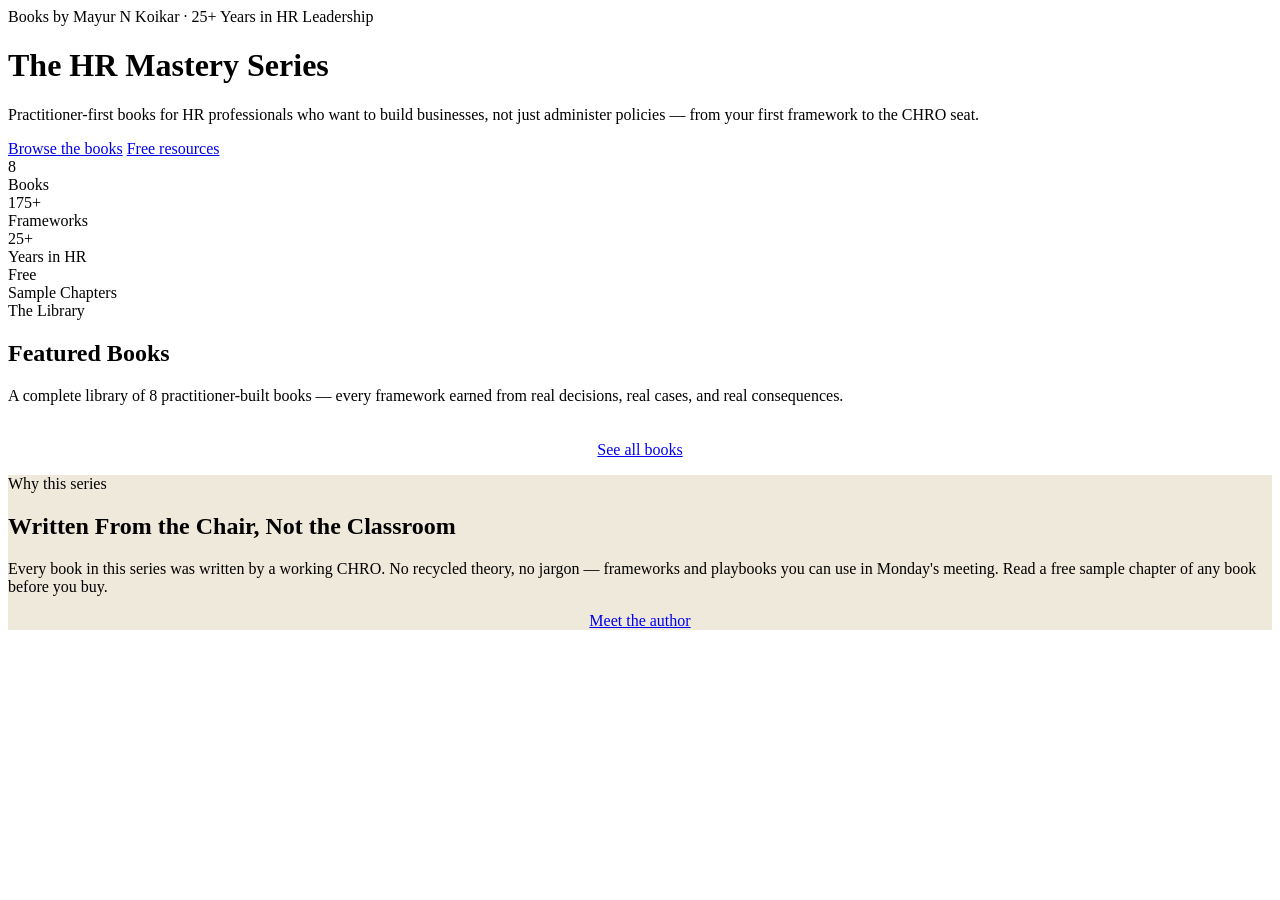
==== index.html @ 2d75ea5a "Add files via upload" ====
<!DOCTYPE html>
<html lang="en">
<head>
<meta charset="UTF-8">
<meta name="viewport" content="width=device-width, initial-scale=1.0">
<title>The HR Mastery Series — Books by Mayur N Koikar</title>
<meta name="description" content="The HR Mastery Series by Mayur N Koikar: practitioner-first books for HR leaders — CHRO strategy, total rewards, employee relations, M&A, and 176+ strategic frameworks.">
<link rel="stylesheet" href="css/style.css">
<link rel="icon" href="covers/people-architect.svg">
</head>
<body>
<header class="site" id="site-header"></header>

<div class="hero">
  <div class="kicker">Books by Mayur N Koikar &middot; 25+ Years in HR Leadership</div>
  <h1>The HR Mastery Series</h1>
  <p class="sub">Practitioner-first books for HR professionals who want to build businesses, not just administer policies — from your first framework to the CHRO seat.</p>
  <a class="btn btn-gold" href="books.html">Browse the books</a>
  <a class="btn btn-outline" href="resources.html">Free resources</a>
  <div class="hero-stats">
    <div class="stat"><div class="n">8</div><div class="l">Books</div></div>
    <div class="stat"><div class="n">175+</div><div class="l">Frameworks</div></div>
    <div class="stat"><div class="n">25+</div><div class="l">Years in HR</div></div>
    <div class="stat"><div class="n">Free</div><div class="l">Sample Chapters</div></div>
  </div>
</div>

<section class="block">
  <div class="container">
    <div class="section-head">
      <div class="kicker">The Library</div>
      <h2>Featured Books</h2>
      <p>A complete library of <span id="book-count">8</span> practitioner-built books — every framework earned from real decisions, real cases, and real consequences.</p>
    </div>
    <div class="book-grid" id="featured-books"></div>
    <p style="text-align:center;margin-top:36px;"><a class="btn btn-navy" href="books.html">See all books</a></p>
  </div>
</section>

<section class="block" style="background:#efe9db;">
  <div class="container">
    <div class="section-head">
      <div class="kicker">Why this series</div>
      <h2>Written From the Chair, Not the Classroom</h2>
      <p>Every book in this series was written by a working CHRO. No recycled theory, no jargon — frameworks and playbooks you can use in Monday's meeting. Read a free sample chapter of any book before you buy.</p>
    </div>
    <p style="text-align:center;"><a class="btn btn-gold" href="about.html">Meet the author</a></p>
  </div>
</section>

<footer class="site" id="site-footer"></footer>
<script src="data/data.js"></script>
<script src="js/site.js"></script>
<script>PAGE.home();</script>
</body>
</html>
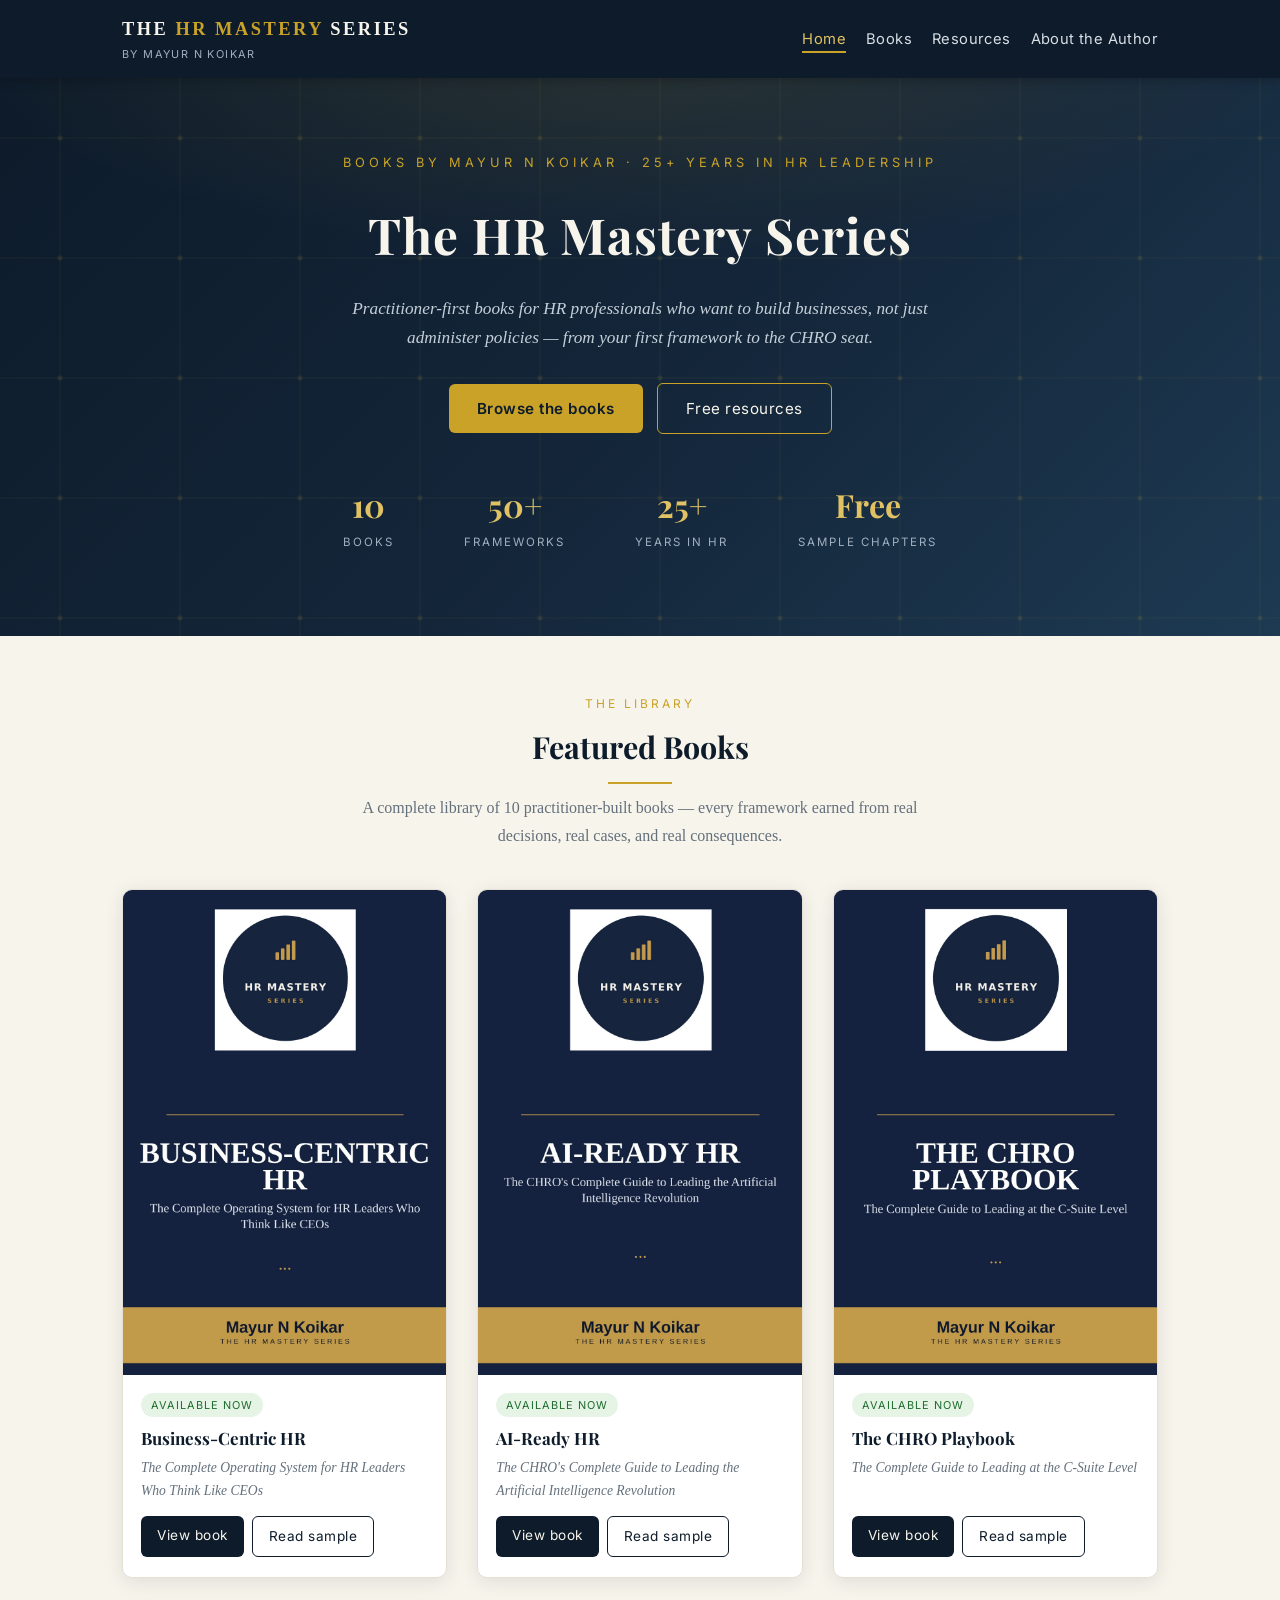
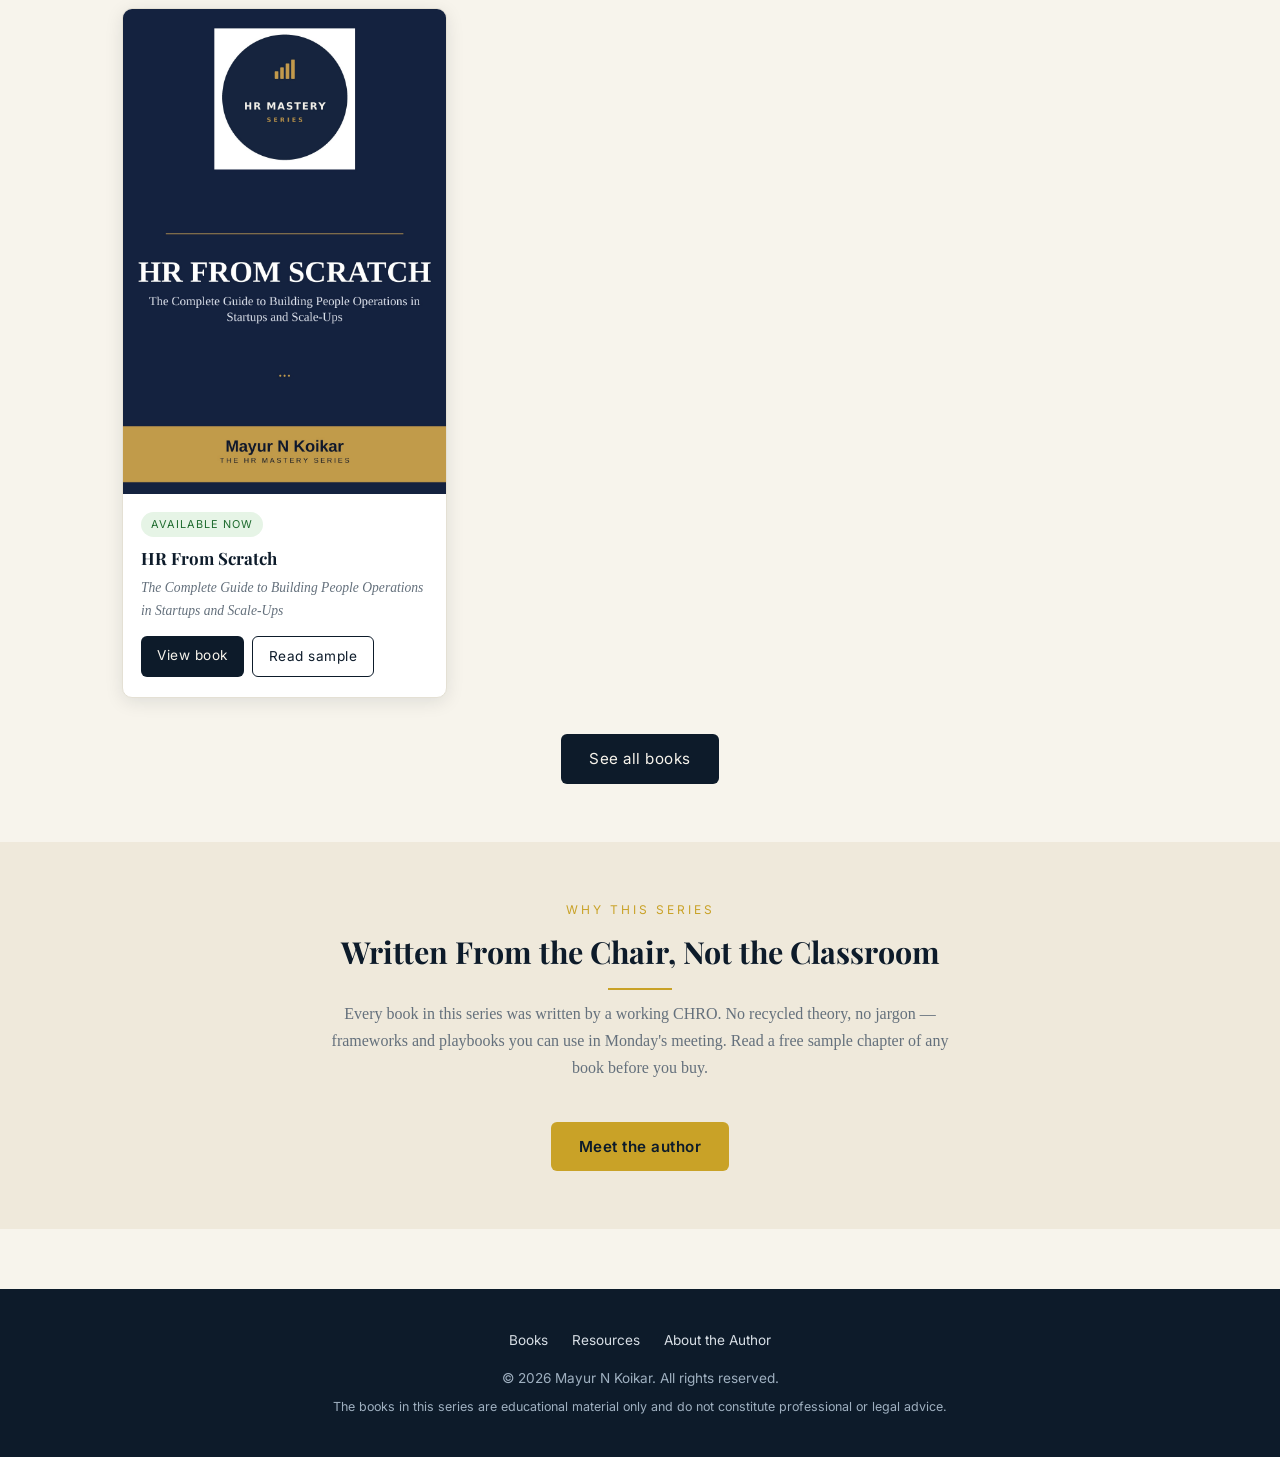
==== commit 8964ada7: "Homepage: fix Books stat to 10 and Frameworks to 50+" ====
--- a/index.html
+++ b/index.html
@@ -18,8 +18,8 @@
   <a class="btn btn-gold" href="books.html">Browse the books</a>
   <a class="btn btn-outline" href="resources.html">Free resources</a>
   <div class="hero-stats">
-    <div class="stat"><div class="n">8</div><div class="l">Books</div></div>
-    <div class="stat"><div class="n">175+</div><div class="l">Frameworks</div></div>
+    <div class="stat"><div class="n">10</div><div class="l">Books</div></div>
+    <div class="stat"><div class="n">50+</div><div class="l">Frameworks</div></div>
     <div class="stat"><div class="n">25+</div><div class="l">Years in HR</div></div>
     <div class="stat"><div class="n">Free</div><div class="l">Sample Chapters</div></div>
   </div>
--- a/css/style.css
+++ b/css/style.css
@@ -0,0 +1,215 @@
+/* ================= HR MASTERY SERIES ================= */
+@import url('https://fonts.googleapis.com/css2?family=Playfair+Display:ital,wght@0,500;0,700;1,500&family=Inter:wght@400;500;600&display=swap');
+:root {
+  --navy: #0d1b2a;
+  --navy-2: #14263a;
+  --gold: #c9a227;
+  --gold-light: #e0c264;
+  --cream: #f7f4ec;
+  --ink: #22303c;
+  --muted: #64707c;
+  --card: #ffffff;
+  --border: #e4e0d4;
+  --radius: 10px;
+  --shadow: 0 4px 18px rgba(13, 27, 42, 0.10);
+}
+* { margin: 0; padding: 0; box-sizing: border-box; }
+html { scroll-behavior: smooth; }
+body {
+  font-family: Georgia, "Times New Roman", serif;
+  background: var(--cream);
+  color: var(--ink);
+  line-height: 1.7;
+}
+.sans { font-family: "Segoe UI", Helvetica, Arial, sans-serif; }
+a { color: var(--navy); }
+img { max-width: 100%; display: block; }
+.container { max-width: 1080px; margin: 0 auto; padding: 0 22px; }
+
+/* ---------- Header ---------- */
+header.site {
+  background: var(--navy);
+  color: var(--cream);
+  position: sticky; top: 0; z-index: 50;
+  box-shadow: 0 2px 10px rgba(0,0,0,.25);
+}
+.nav-wrap { display: flex; align-items: center; justify-content: space-between; padding: 14px 22px; max-width: 1080px; margin: 0 auto; flex-wrap: wrap; gap: 8px; }
+.brand { text-decoration: none; color: var(--cream); }
+.brand .b1 { font-size: 1.15rem; letter-spacing: 2.5px; font-weight: bold; }
+.brand .b1 em { color: var(--gold); font-style: normal; }
+.brand .b2 { font-size: .68rem; letter-spacing: 1.4px; color: #9fb0c0; font-family: "Segoe UI", Arial, sans-serif; text-transform: uppercase; }
+nav.main a {
+  color: #d7dee5; text-decoration: none; margin-left: 20px;
+  font-family: "Segoe UI", Arial, sans-serif; font-size: .92rem; letter-spacing: .4px;
+  padding-bottom: 3px; border-bottom: 2px solid transparent;
+}
+nav.main a:hover, nav.main a.active { color: var(--gold-light); border-bottom-color: var(--gold); }
+
+/* ---------- Hero ---------- */
+.hero {
+  background: linear-gradient(135deg, var(--navy) 0%, var(--navy-2) 60%, #1d3a52 100%);
+  color: var(--cream); text-align: center; padding: 74px 22px 84px;
+}
+.hero .kicker { color: var(--gold); letter-spacing: 4px; font-size: .8rem; font-family: "Segoe UI", Arial, sans-serif; text-transform: uppercase; margin-bottom: 18px; }
+.hero h1 { font-size: clamp(1.9rem, 4.5vw, 3.1rem); letter-spacing: 1px; margin-bottom: 18px; }
+.hero p.sub { max-width: 640px; margin: 0 auto 30px; color: #c4cfd9; font-size: 1.08rem; font-style: italic; }
+.btn {
+  display: inline-block; text-decoration: none; font-family: "Segoe UI", Arial, sans-serif;
+  padding: 12px 28px; border-radius: 6px; font-size: .95rem; letter-spacing: .5px;
+  transition: transform .15s ease, box-shadow .15s ease; cursor: pointer; border: none;
+}
+.btn:hover { transform: translateY(-2px); box-shadow: 0 6px 16px rgba(0,0,0,.25); }
+.btn-gold { background: var(--gold); color: var(--navy); font-weight: 600; }
+.btn-outline { background: transparent; color: var(--cream); border: 1.5px solid var(--gold); margin-left: 10px; }
+.btn-navy { background: var(--navy); color: var(--cream); }
+.btn-sm { padding: 8px 16px; font-size: .85rem; }
+
+/* ---------- Sections ---------- */
+section.block { padding: 58px 0; }
+.section-head { text-align: center; margin-bottom: 40px; }
+.section-head .kicker { color: var(--gold); letter-spacing: 3px; font-size: .75rem; font-family: "Segoe UI", Arial, sans-serif; text-transform: uppercase; }
+.section-head h2 { font-size: 1.9rem; color: var(--navy); margin-top: 6px; }
+.section-head p { color: var(--muted); max-width: 620px; margin: 10px auto 0; }
+
+/* ---------- Book grid ---------- */
+.book-grid { display: grid; grid-template-columns: repeat(auto-fill, minmax(240px, 1fr)); gap: 30px; }
+.book-card {
+  background: var(--card); border: 1px solid var(--border); border-radius: var(--radius);
+  overflow: hidden; box-shadow: var(--shadow); display: flex; flex-direction: column;
+  transition: transform .18s ease, box-shadow .18s ease;
+}
+.book-card:hover { transform: translateY(-5px); box-shadow: 0 10px 28px rgba(13,27,42,.18); }
+.book-card .cover-wrap { background: var(--navy); }
+.book-card img.cover { width: 100%; aspect-ratio: 2/3; object-fit: cover; }
+.book-card .body { padding: 18px 18px 20px; display: flex; flex-direction: column; flex: 1; }
+.book-card h3 { font-size: 1.06rem; color: var(--navy); line-height: 1.35; }
+.book-card p.sub { font-size: .85rem; color: var(--muted); font-style: italic; margin: 6px 0 14px; flex: 1; }
+.badge { display: inline-block; font-family: "Segoe UI", Arial, sans-serif; font-size: .68rem; letter-spacing: 1px; text-transform: uppercase; padding: 3px 10px; border-radius: 20px; margin-bottom: 10px; align-self: flex-start; }
+.badge.avail { background: #e6f4e6; color: #1e6b2e; }
+.badge.soon { background: #f4ecd8; color: #8a6d1a; }
+.card-actions { display: flex; gap: 8px; flex-wrap: wrap; }
+
+/* ---------- Book detail ---------- */
+.detail { display: grid; grid-template-columns: 300px 1fr; gap: 44px; align-items: start; }
+.detail .cover-col img { border-radius: 8px; box-shadow: 0 12px 30px rgba(13,27,42,.3); }
+.detail h1 { color: var(--navy); font-size: 2rem; line-height: 1.25; }
+.detail .subtitle { font-style: italic; color: var(--muted); font-size: 1.1rem; margin: 8px 0 4px; }
+.detail .series { font-family: "Segoe UI", Arial, sans-serif; font-size: .78rem; letter-spacing: 2px; text-transform: uppercase; color: var(--gold); margin-bottom: 18px; }
+.detail p.desc { margin-bottom: 20px; font-size: 1.03rem; }
+.detail ul.highlights { margin: 0 0 26px 20px; }
+.detail ul.highlights li { margin-bottom: 8px; }
+.buy-box { background: var(--card); border: 1px solid var(--border); border-radius: var(--radius); padding: 20px 22px; margin-bottom: 22px; }
+.buy-box h4 { font-family: "Segoe UI", Arial, sans-serif; font-size: .8rem; letter-spacing: 2px; text-transform: uppercase; color: var(--muted); margin-bottom: 12px; }
+.store-links { display: flex; flex-wrap: wrap; gap: 10px; }
+.store-btn {
+  display: inline-flex; align-items: center; gap: 8px; text-decoration: none;
+  font-family: "Segoe UI", Arial, sans-serif; font-size: .92rem; font-weight: 600;
+  padding: 10px 20px; border-radius: 6px; background: var(--navy); color: var(--cream);
+  transition: background .15s ease;
+}
+.store-btn:hover { background: #1d3a52; }
+.store-btn.amazon { background: #232f3e; }
+.store-btn.pothi { background: #7a3b2e; }
+.coming-note { color: #8a6d1a; background: #f4ecd8; border-radius: 6px; padding: 10px 16px; font-size: .92rem; font-family: "Segoe UI", Arial, sans-serif; }
+
+/* ---------- Sample reader ---------- */
+.reader { max-width: 720px; margin: 0 auto; background: var(--card); border: 1px solid var(--border); border-radius: var(--radius); padding: 48px clamp(24px, 6vw, 64px); box-shadow: var(--shadow); }
+.reader h1 { color: var(--navy); font-size: 1.6rem; margin-bottom: 4px; }
+.reader .from { font-style: italic; color: var(--muted); margin-bottom: 30px; padding-bottom: 18px; border-bottom: 1px solid var(--border); }
+.reader p { margin-bottom: 16px; font-size: 1.02rem; }
+.reader p.h { font-weight: bold; color: var(--navy); margin-top: 26px; font-size: 1.08rem; }
+.reader-end { text-align: center; margin-top: 38px; padding-top: 26px; border-top: 1px solid var(--border); }
+.reader-end p { font-style: italic; color: var(--muted); margin-bottom: 16px; }
+
+/* ---------- Resources ---------- */
+.res-list { display: grid; gap: 20px; max-width: 760px; margin: 0 auto; }
+.res-card { background: var(--card); border: 1px solid var(--border); border-left: 4px solid var(--gold); border-radius: var(--radius); padding: 22px 26px; box-shadow: var(--shadow); }
+.res-card h3 { color: var(--navy); font-size: 1.12rem; margin-bottom: 6px; }
+.res-card .type { font-family: "Segoe UI", Arial, sans-serif; font-size: .72rem; letter-spacing: 1.5px; text-transform: uppercase; color: var(--gold); }
+.res-card p { color: var(--ink); margin: 8px 0 14px; font-size: .97rem; }
+
+/* ---------- About ---------- */
+.about-grid { display: grid; grid-template-columns: 260px 1fr; gap: 44px; align-items: start; }
+.author-plate { background: var(--navy); border-radius: var(--radius); color: var(--cream); text-align: center; padding: 40px 20px; }
+.author-plate .monogram { width: 110px; height: 110px; border-radius: 50%; background: var(--gold); color: var(--navy); font-size: 2.4rem; font-weight: bold; display: flex; align-items: center; justify-content: center; margin: 0 auto 18px; font-family: Georgia, serif; }
+.author-plate h3 { letter-spacing: 1px; }
+.author-plate .role { color: var(--gold-light); font-style: italic; font-size: .92rem; margin-top: 4px; }
+.about-text p { margin-bottom: 18px; font-size: 1.04rem; }
+
+/* ---------- Footer ---------- */
+footer.site { background: var(--navy); color: #9fb0c0; margin-top: 60px; padding: 40px 22px; text-align: center; font-family: "Segoe UI", Arial, sans-serif; font-size: .85rem; }
+footer.site .flinks { margin-bottom: 14px; }
+footer.site a { color: #d7dee5; text-decoration: none; margin: 0 12px; }
+footer.site a:hover { color: var(--gold-light); }
+
+/* ---------- Admin ---------- */
+.admin-wrap { max-width: 860px; margin: 30px auto 80px; padding: 0 22px; font-family: "Segoe UI", Arial, sans-serif; }
+.admin-card { background: var(--card); border: 1px solid var(--border); border-radius: var(--radius); padding: 26px 30px; margin-bottom: 24px; box-shadow: var(--shadow); }
+.admin-card h2 { color: var(--navy); font-size: 1.2rem; margin-bottom: 14px; font-family: Georgia, serif; }
+.admin-card label { display: block; font-size: .82rem; font-weight: 600; color: var(--muted); margin: 14px 0 4px; text-transform: uppercase; letter-spacing: .5px; }
+.admin-card input[type=text], .admin-card input[type=url], .admin-card textarea, .admin-card select {
+  width: 100%; padding: 10px 12px; border: 1px solid var(--border); border-radius: 6px; font-size: .95rem; font-family: inherit; background: #fcfbf7;
+}
+.admin-card textarea { min-height: 90px; resize: vertical; }
+.link-row { display: grid; grid-template-columns: 1fr 2fr auto; gap: 10px; margin-bottom: 8px; align-items: center; }
+.steps { background: #f4ecd8; border-radius: 8px; padding: 18px 24px; font-size: .93rem; }
+.steps li { margin-bottom: 8px; }
+.book-select-list { display: grid; gap: 8px; }
+.book-select-list button { text-align: left; padding: 10px 14px; border: 1px solid var(--border); background: #fcfbf7; border-radius: 6px; cursor: pointer; font-size: .95rem; }
+.book-select-list button:hover { background: #f4ecd8; }
+.pill { font-size: .7rem; padding: 2px 8px; border-radius: 12px; background: #eee; margin-left: 8px; }
+
+/* ---------- Design refresh ---------- */
+h1, h2, h3, .hero h1, .section-head h2, .book-card h3, .detail h1, .reader h1, .res-card h3, .author-plate h3 {
+  font-family: "Playfair Display", Georgia, serif;
+}
+nav.main a, .btn, .badge, .brand .b2, .hero .kicker, .section-head .kicker, .store-btn, .buy-box h4, .detail .series, .res-card .type, footer.site {
+  font-family: "Inter", "Segoe UI", Arial, sans-serif;
+}
+.hero {
+  position: relative; overflow: hidden;
+  background:
+    radial-gradient(ellipse 90% 70% at 50% -10%, rgba(201,162,39,0.14), transparent 60%),
+    linear-gradient(135deg, var(--navy) 0%, var(--navy-2) 55%, #1d3a52 100%);
+}
+.hero::before {
+  content: ""; position: absolute; inset: 0; pointer-events: none;
+  background-image: url("data:image/svg+xml,%3Csvg xmlns='http://www.w3.org/2000/svg' width='120' height='120'%3E%3Cg fill='none' stroke='%23c9a227' stroke-opacity='0.07'%3E%3Cpath d='M0 60h120M60 0v120'/%3E%3Ccircle cx='60' cy='60' r='2.5' fill='%23c9a227' fill-opacity='0.12' stroke='none'/%3E%3C/g%3E%3C/svg%3E");
+}
+.hero > * { position: relative; }
+.hero-stats {
+  display: flex; justify-content: center; gap: clamp(24px, 6vw, 70px);
+  margin-top: 44px; flex-wrap: wrap;
+}
+.hero-stats .stat .n {
+  font-family: "Playfair Display", Georgia, serif; font-size: 2rem; color: var(--gold-light); font-weight: 700;
+}
+.hero-stats .stat .l {
+  font-family: "Inter", Arial, sans-serif; font-size: .72rem; letter-spacing: 2px; text-transform: uppercase; color: #9fb0c0;
+}
+.book-card { position: relative; }
+.book-card::after {
+  content: ""; position: absolute; top: 0; left: 0; right: 0; height: 3px;
+  background: linear-gradient(90deg, var(--gold), var(--gold-light));
+  transform: scaleX(0); transform-origin: left; transition: transform .25s ease;
+}
+.book-card:hover::after { transform: scaleX(1); }
+.book-card .cover-wrap { overflow: hidden; display: block; }
+.book-card img.cover { transition: transform .35s ease; }
+.book-card:hover img.cover { transform: scale(1.04); }
+body.js-anim .rv { opacity: 0; transform: translateY(16px); transition: opacity .55s ease, transform .55s ease; }
+body.js-anim .rv.in { opacity: 1; transform: none; }
+.section-head h2 { position: relative; display: inline-block; padding-bottom: 12px; }
+.section-head h2::after {
+  content: ""; position: absolute; left: 50%; bottom: 0; transform: translateX(-50%);
+  width: 64px; height: 2px; background: var(--gold);
+}
+::selection { background: var(--gold); color: var(--navy); }
+
+/* ---------- Responsive ---------- */
+@media (max-width: 760px) {
+  .detail, .about-grid { grid-template-columns: 1fr; }
+  .detail .cover-col { max-width: 260px; margin: 0 auto; }
+  nav.main a { margin-left: 12px; font-size: .85rem; }
+  .link-row { grid-template-columns: 1fr; }
+}
